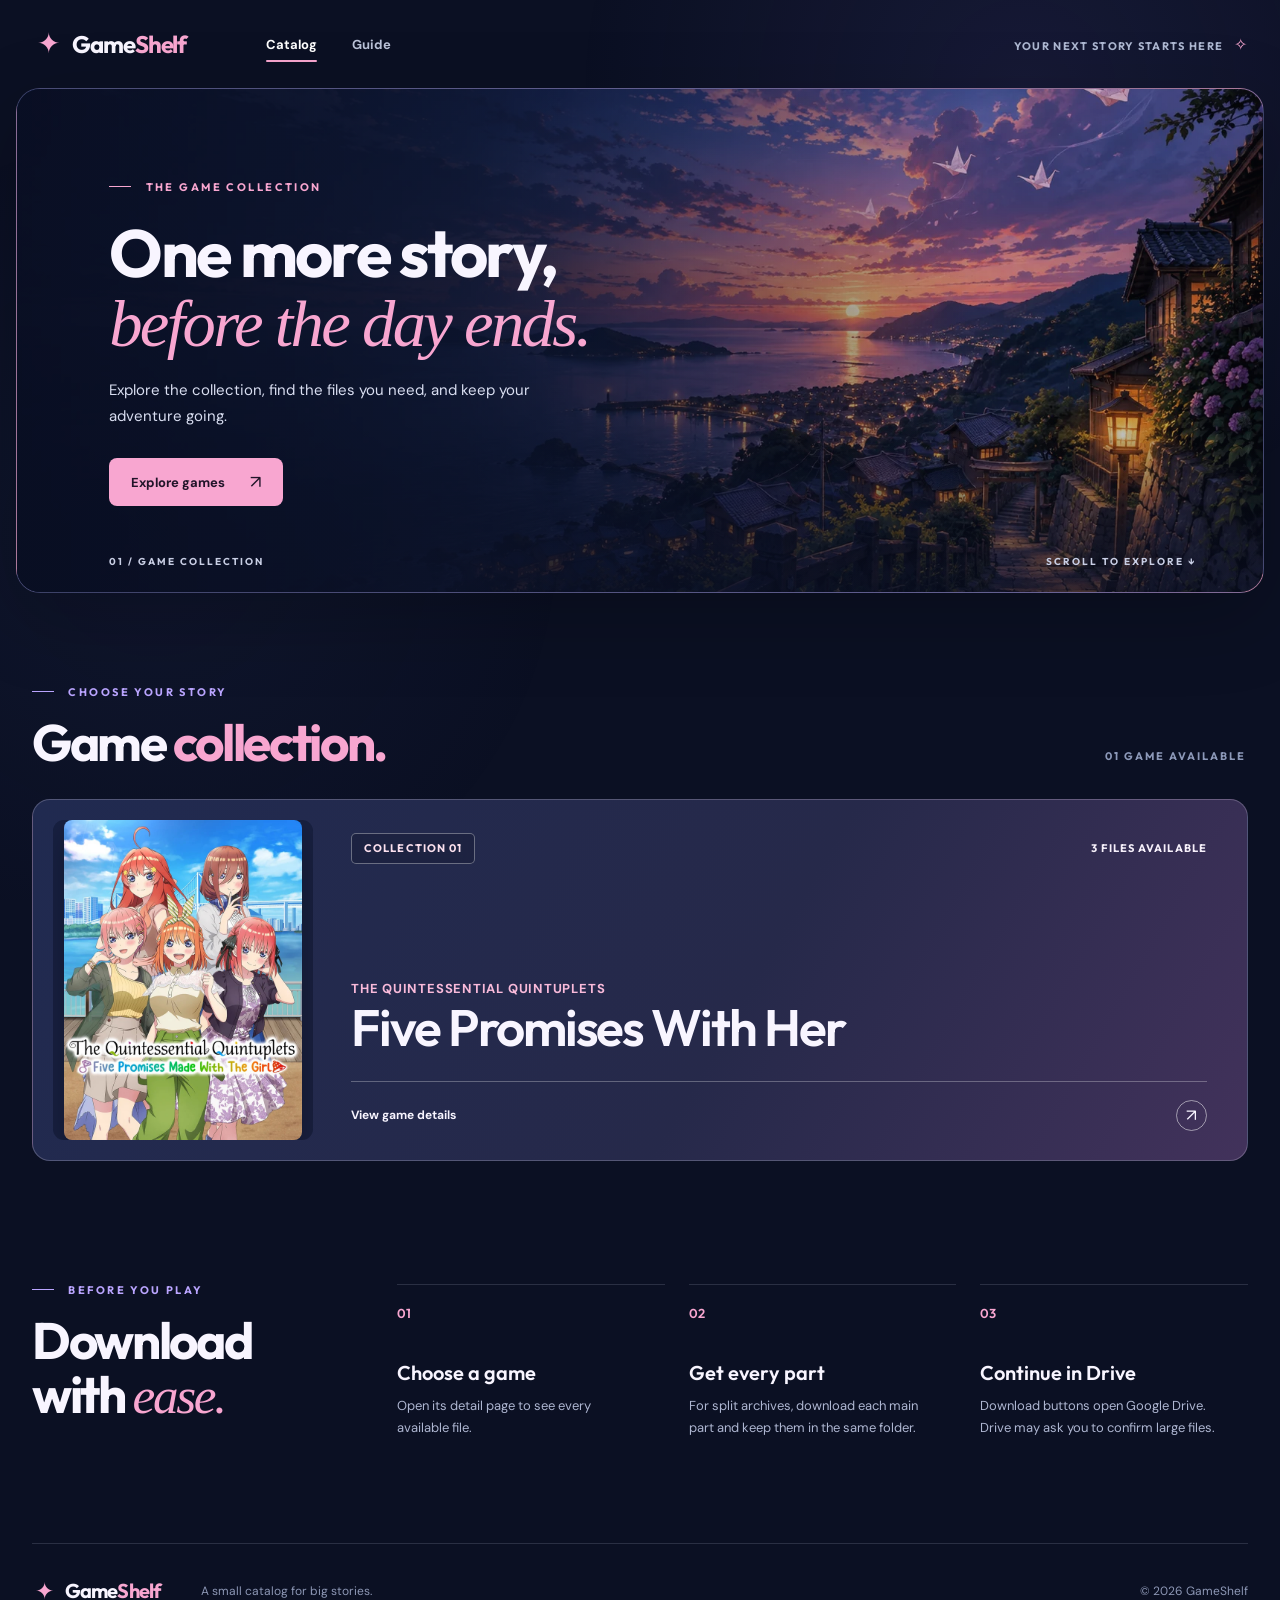
==== index.html @ 7d00b784 "Use supplied game cover and English copy" ====
<!doctype html>
<html lang="en">
  <head>
    <meta charset="utf-8" />
    <meta name="viewport" content="width=device-width, initial-scale=1" />
    <meta name="theme-color" content="#0b1023" />
    <meta name="description" content="GameShelf — a game collection with clear, easy-to-follow download links." />
    <title>GameShelf — Find your next story</title>
    <link rel="icon" href="./assets/favicon.svg" type="image/svg+xml" />
    <link rel="stylesheet" href="./assets/styles.css" />
    <script defer src="./assets/games.js"></script>
    <script defer src="./assets/site.js"></script>
  </head>
  <body data-page="catalog">
    <a class="skip-link" href="#main">Skip to content</a>
    <div class="site-shell">
      <header class="site-header">
        <a class="brand" href="./index.html" aria-label="GameShelf, home">
          <span class="brand-mark" aria-hidden="true">✦</span>
          <span>Game<span class="brand-accent">Shelf</span></span>
        </a>
        <nav class="site-nav" aria-label="Main navigation">
          <a class="nav-link is-active" href="#catalog" aria-current="page">Catalog</a>
          <a class="nav-link" href="#guide">Guide</a>
        </nav>
        <span class="header-label">YOUR NEXT STORY STARTS HERE <span aria-hidden="true">✧</span></span>
      </header>

      <main id="main">
        <section class="hero" aria-labelledby="hero-title">
          <div class="hero-art" aria-hidden="true"></div>
          <div class="hero-copy">
            <p class="eyebrow"><span class="eyebrow-line"></span> THE GAME COLLECTION</p>
            <h1 id="hero-title">One more story,<br /><em>before the day ends.</em></h1>
            <p class="hero-description">Explore the collection, find the files you need, and keep your adventure going.</p>
            <a class="button button-primary hero-button" href="#catalog">Explore games <span aria-hidden="true">↗</span></a>
          </div>
          <div class="hero-bottom" aria-hidden="true">
            <span>01 / GAME COLLECTION</span>
            <span>SCROLL TO EXPLORE ↓</span>
          </div>
        </section>

        <section class="catalog-section section-wrap" id="catalog" aria-labelledby="catalog-title">
          <div class="section-heading">
            <div>
              <p class="eyebrow section-eyebrow"><span class="eyebrow-line"></span> CHOOSE YOUR STORY</p>
              <h2 id="catalog-title">Game <span class="text-gradient">collection.</span></h2>
            </div>
            <p class="section-aside" id="game-count">Loading collection...</p>
          </div>
          <div class="game-grid" id="game-grid" aria-live="polite"></div>
          <noscript><p class="notice">Enable JavaScript to view the game catalog.</p></noscript>
        </section>

        <section class="guide-section section-wrap" id="guide" aria-labelledby="guide-title">
          <div class="guide-heading">
            <p class="eyebrow section-eyebrow"><span class="eyebrow-line"></span> BEFORE YOU PLAY</p>
            <h2 id="guide-title">Download with <em>ease.</em></h2>
          </div>
          <div class="guide-grid">
            <div class="guide-item"><span class="guide-number">01</span><h3>Choose a game</h3><p>Open its detail page to see every available file.</p></div>
            <div class="guide-item"><span class="guide-number">02</span><h3>Get every part</h3><p>For split archives, download each main part and keep them in the same folder.</p></div>
            <div class="guide-item"><span class="guide-number">03</span><h3>Continue in Drive</h3><p>Download buttons open Google Drive. Drive may ask you to confirm large files.</p></div>
          </div>
        </section>
      </main>

      <footer class="site-footer section-wrap">
        <a class="brand footer-brand" href="./index.html"><span class="brand-mark" aria-hidden="true">✦</span><span>Game<span class="brand-accent">Shelf</span></span></a>
        <p>A small catalog for big stories.</p>
        <span>© <span data-year>2026</span> GameShelf</span>
      </footer>
    </div>
  </body>
</html>
---- assets/styles.css ----
@import url('https://fonts.googleapis.com/css2?family=DM+Sans:wght@400;500;600;700&family=Outfit:wght@400;500;600;700;800&display=swap');

:root {
  color-scheme: dark;
  --bg: #0b1023;
  --panel: #151b35;
  --panel-soft: #1a2140;
  --line: rgba(223, 229, 255, .15);
  --text: #f8f5ff;
  --muted: #aeb6d1;
  --pink: #f8a6d0;
  --peach: #ffe1bc;
  --lilac: #baa5ff;
  font-family: 'DM Sans', 'Segoe UI', sans-serif;
  font-synthesis: none;
  scroll-behavior: smooth;
}

* { box-sizing: border-box; }
html { scroll-padding-top: 24px; }
body { margin: 0; min-width: 320px; background: var(--bg); color: var(--text); }
body::before { content: ''; position: fixed; inset: 0; z-index: -1; pointer-events: none; background: radial-gradient(circle at 80% 10%, rgba(83, 75, 153, .16), transparent 34%), radial-gradient(circle at 12% 60%, rgba(64, 80, 151, .09), transparent 33%); }
a { color: inherit; text-decoration: none; }
button, a { -webkit-tap-highlight-color: transparent; }
a:focus-visible { outline: 3px solid var(--peach); outline-offset: 5px; border-radius: 4px; }
img { display: block; max-width: 100%; }
h1, h2, h3, p { margin-top: 0; }
h1, h2, h3 { font-family: 'Outfit', 'Segoe UI', sans-serif; }
::selection { background: var(--pink); color: #111327; }

.skip-link { position: absolute; left: 20px; top: -60px; z-index: 30; padding: 12px 16px; border-radius: 8px; background: #fff; color: #14172b; font-weight: 700; }
.skip-link:focus { top: 12px; }
.site-shell { overflow: hidden; }
.section-wrap { width: min(100% - 64px, 1240px); margin-inline: auto; }
.site-header { width: min(100% - 64px, 1312px); height: 88px; margin-inline: auto; display: flex; align-items: center; gap: 70px; }
.brand { display: inline-flex; align-items: center; gap: 9px; white-space: nowrap; font: 700 24px/1 'Outfit', 'Segoe UI', sans-serif; letter-spacing: -.045em; }
.brand-mark { display: inline-grid; place-items: center; width: 31px; height: 31px; color: var(--pink); font: 400 28px/1 Georgia, serif; }
.brand-accent { color: var(--pink); }
.site-nav { display: flex; align-items: center; gap: 35px; margin-left: 10px; }
.nav-link { position: relative; padding: 32px 0; color: #bbc3d9; font-size: 13px; font-weight: 700; transition: color .2s; }
.nav-link:hover, .nav-link.is-active { color: #fff; }
.nav-link.is-active::after { content: ''; position: absolute; left: 0; right: 0; bottom: 23px; height: 2px; border-radius: 2px; background: var(--pink); }
.header-label { margin-left: auto; color: #aeb8d2; font: 700 11px/1 'Outfit', sans-serif; letter-spacing: .12em; white-space: nowrap; }
.header-label span { padding-left: 7px; color: var(--pink); font-size: 16px; }

.hero { position: relative; isolation: isolate; width: min(100% - 32px, 1376px); min-height: 460px; margin: 0 auto; border: 1px solid rgba(229, 226, 255, .14); border-radius: 24px; overflow: hidden; background: linear-gradient(120deg, #1f264d, #4e4b80 65%, #a36889); box-shadow: 0 24px 80px rgba(0, 0, 0, .22); }
.hero-art { position: absolute; inset: 0; z-index: -2; background: url('./coastal-dusk.webp') center 53% / cover no-repeat; }
.hero::after { content: ''; position: absolute; inset: 0; z-index: -1; background: linear-gradient(90deg, rgba(9, 14, 34, .96) 0%, rgba(12, 18, 40, .78) 36%, rgba(14, 18, 39, .21) 78%), linear-gradient(0deg, rgba(8, 14, 35, .65), transparent 35%); }
.hero-copy { padding: 92px 0 86px 7.4%; width: min(850px, 80%); }
.eyebrow { margin-bottom: 24px; color: var(--pink); font: 700 11px/1.2 'Outfit', sans-serif; letter-spacing: .22em; }
.eyebrow-line { display: inline-block; width: 22px; height: 1px; margin: 0 10px 4px 0; background: currentColor; }
.hero h1 { margin-bottom: 18px; font-size: clamp(42px, 5.2vw, 73px); font-weight: 700; line-height: 1.04; letter-spacing: -.04em; }
.hero h1 em, .guide-heading h2 em { color: var(--pink); font-family: Georgia, serif; font-weight: 400; }
.hero-description { max-width: 470px; margin-bottom: 29px; color: #d9def1; font-size: 15px; line-height: 1.75; }
.button { display: inline-flex; align-items: center; justify-content: center; gap: 25px; min-height: 48px; padding: 0 21px; border: 1px solid transparent; border-radius: 8px; font: 700 13px/1 'DM Sans', sans-serif; transition: transform .2s, background .2s, border-color .2s; }
.button:hover { transform: translateY(-2px); }
.button-primary { background: var(--pink); color: #211429; }
.button-primary:hover { background: #ffb9dc; }
.hero-button span { font-size: 18px; font-weight: 400; }
.hero-bottom { position: absolute; left: 7.4%; right: 5.3%; bottom: 25px; display: flex; justify-content: space-between; color: #c8cee4; font: 700 10px/1 'Outfit', sans-serif; letter-spacing: .2em; }

.catalog-section { padding-block: 93px 118px; }
.section-heading { display: flex; align-items: end; justify-content: space-between; gap: 24px; margin-bottom: 29px; }
.section-eyebrow { margin-bottom: 16px; color: var(--lilac); }
.section-heading h2, .guide-heading h2 { margin: 0; font-size: clamp(34px, 4vw, 55px); line-height: 1.06; letter-spacing: -.045em; }
.text-gradient { color: var(--pink); }
.section-aside { margin: 0 2px 8px 0; color: #8c98b8; font: 700 11px/1 'Outfit', sans-serif; letter-spacing: .18em; white-space: nowrap; }
.game-grid { display: grid; grid-template-columns: repeat(2, minmax(0, 1fr)); gap: 24px; }
.game-grid:has(.game-card:only-child) { grid-template-columns: minmax(0, 1fr); }
.game-card { min-width: 0; }
.game-card-link { display: grid; grid-template-columns: minmax(190px, 260px) minmax(0, 1fr); min-height: 360px; gap: 18px; padding: 20px; overflow: hidden; border: 1px solid rgba(242, 232, 255, .23); border-radius: 18px; background: linear-gradient(120deg, #202a50, #26294a 58%, #42325b); transition: transform .25s, border-color .25s, box-shadow .25s; }
.game-card-link:hover { transform: translateY(-5px); border-color: rgba(248, 166, 208, .74); box-shadow: 0 22px 50px rgba(0, 0, 0, .3); }
.game-card-art { display: grid; place-items: center; min-width: 0; overflow: hidden; border-radius: 11px; background: rgba(8, 15, 38, .35); }
.game-card-image { width: auto; max-width: 100%; max-height: 320px; object-fit: contain; border-radius: 8px; box-shadow: 0 14px 30px rgba(0, 0, 0, .28); transition: transform .5s; }
.game-card-link:hover .game-card-image { transform: scale(1.035); }
.game-card-content { display: flex; flex-direction: column; min-width: 0; padding: 13px 20px 9px; }
.game-card-meta { display: flex; align-items: center; justify-content: space-between; gap: 10px; }
.mini-pill { padding: 9px 12px; border: 1px solid rgba(255, 255, 255, .34); border-radius: 5px; background: rgba(12, 17, 35, .25); color: #fce1ee; font: 700 11px/1 'Outfit', sans-serif; letter-spacing: .1em; backdrop-filter: blur(5px); }
.card-file-count { color: #f6f0fa; font: 700 11px/1 'Outfit', sans-serif; letter-spacing: .1em; }
.game-card-subtitle { margin: auto 0 4px; color: #f9bada; font-size: 13px; font-weight: 700; letter-spacing: .06em; text-transform: uppercase; }
.game-card-title { max-width: 580px; margin: 0; font-size: clamp(32px, 4vw, 53px); font-weight: 600; line-height: 1.05; letter-spacing: -.04em; }
.game-card-bottom { display: flex; align-items: center; justify-content: space-between; gap: 12px; margin-top: 26px; padding-top: 18px; border-top: 1px solid rgba(255, 255, 255, .28); font-size: 12px; font-weight: 700; }
.circle-arrow { display: grid; place-items: center; width: 31px; height: 31px; border: 1px solid rgba(255, 255, 255, .5); border-radius: 50%; font-size: 17px; font-weight: 400; }

.guide-section { display: grid; grid-template-columns: 300px 1fr; gap: 65px; padding-block: 5px 104px; }
.guide-heading h2 { max-width: 280px; font-size: clamp(36px, 4vw, 52px); }
.guide-grid { display: grid; grid-template-columns: repeat(3, minmax(0, 1fr)); gap: 24px; }
.guide-item { padding-top: 17px; border-top: 1px solid var(--line); }
.guide-number { color: var(--pink); font: 600 13px/1 'Outfit', sans-serif; }
.guide-item h3 { margin: 37px 0 10px; font-size: 20px; font-weight: 600; }
.guide-item p { max-width: 235px; margin-bottom: 0; color: var(--muted); font-size: 13px; line-height: 1.7; }
.site-footer { display: flex; align-items: center; gap: 40px; min-height: 96px; padding-block: 25px; border-top: 1px solid var(--line); }
.footer-brand { font-size: 20px; }
.footer-brand .brand-mark { width: 24px; height: 24px; font-size: 23px; }
.site-footer p { margin: 0; color: #8d97b5; font-size: 12px; }
.site-footer > span { margin-left: auto; color: #8d97b5; font-size: 12px; }
.notice { padding: 30px; border: 1px solid var(--line); border-radius: 12px; color: var(--muted); }

.detail-main { padding-top: 36px; padding-bottom: 105px; }
.breadcrumbs { display: flex; align-items: center; gap: 11px; margin-bottom: 26px; color: #aeb9d3; font-size: 12px; }
.breadcrumbs a { color: var(--pink); font-weight: 700; }
.breadcrumbs a:hover, .back-link:hover { text-decoration: underline; }
.breadcrumbs span:last-child { overflow: hidden; text-overflow: ellipsis; white-space: nowrap; }
.detail-hero { position: relative; isolation: isolate; display: grid; grid-template-columns: 235px minmax(0, 1fr); align-items: center; gap: 47px; min-height: 390px; padding: 32px 5.5%; overflow: hidden; border: 1px solid rgba(242, 232, 255, .21); border-radius: 19px; background: url('./coastal-dusk.webp') center 48% / cover no-repeat, #232b50; }
.detail-hero-image { width: 235px; height: 318px; object-fit: contain; border-radius: 9px; box-shadow: 0 18px 40px rgba(0, 0, 0, .36); }
.detail-hero-shade { position: absolute; inset: 0; z-index: -1; background: linear-gradient(90deg, rgba(8, 14, 33, .8), rgba(8, 14, 33, .83)), linear-gradient(0deg, rgba(8, 13, 34, .55), transparent 55%); }
.detail-hero-copy { max-width: 720px; }
.detail-eyebrow { margin-bottom: 35px; color: #ffbadb; }
.detail-subtitle { margin-bottom: 5px; color: var(--pink); font-size: 13px; font-weight: 700; letter-spacing: .07em; text-transform: uppercase; }
.detail-hero h1 { margin: 0 0 11px; font-size: clamp(40px, 5.6vw, 69px); font-weight: 600; line-height: 1.02; letter-spacing: -.04em; }
.detail-full-title { margin: 0; color: #dce1f1; font-size: 12px; }
.detail-layout { display: grid; grid-template-columns: minmax(0, 1.85fr) minmax(270px, .85fr); gap: 48px; margin-top: 62px; }
.downloads h2 { margin-bottom: 12px; font-size: clamp(31px, 3.1vw, 43px); font-weight: 600; letter-spacing: -.04em; }
.download-intro { max-width: 650px; margin-bottom: 31px; color: var(--muted); font-size: 14px; line-height: 1.7; }
.file-list { display: grid; gap: 13px; margin: 0; padding: 0; list-style: none; }
.file-card { display: grid; grid-template-columns: 38px minmax(0, 1fr) auto; align-items: center; gap: 19px; min-height: 124px; padding: 19px 21px; border: 1px solid var(--line); border-radius: 12px; background: rgba(27, 34, 64, .66); }
.file-index { align-self: start; margin-top: 5px; color: #7f8cae; font: 700 12px/1 'Outfit', sans-serif; }
.file-info { min-width: 0; }
.file-title-row { display: flex; align-items: center; gap: 12px; flex-wrap: wrap; }
.file-title-row h3 { margin: 0; font-size: 18px; font-weight: 600; }
.file-kind { padding: 5px 7px; border: 1px solid rgba(186, 165, 255, .34); border-radius: 4px; color: #cabdff; font: 700 11px/1 'Outfit', sans-serif; letter-spacing: .05em; }
.file-kind.is-update { border-color: rgba(248, 166, 208, .35); color: var(--pink); }
.file-name { overflow: hidden; margin: 9px 0 8px; color: #9da9c9; font-size: 11px; line-height: 1.4; text-overflow: ellipsis; white-space: nowrap; }
.file-size { color: #e2e4f1; font-size: 12px; font-weight: 700; }
.button-download { min-height: 39px; padding-inline: 15px; border-color: rgba(248, 166, 208, .65); color: #ffd0e6; white-space: nowrap; font-size: 11px; }
.button-download:hover { background: rgba(248, 166, 208, .11); }
.download-aside { align-self: start; position: relative; overflow: hidden; min-height: 316px; padding: 32px 29px; border: 1px solid rgba(248, 166, 208, .18); border-radius: 13px; background: linear-gradient(145deg, #282644, #1b2240 66%, #182340); }
.download-aside::after { content: '✦'; position: absolute; right: -15px; top: -54px; color: rgba(247, 166, 208, .08); font: 220px/1 Georgia, serif; }
.aside-symbol { display: block; margin-bottom: 19px; color: var(--pink); font: 43px/1 Georgia, serif; }
.download-aside .eyebrow { position: relative; z-index: 1; margin-bottom: 10px; }
.download-aside h2 { position: relative; z-index: 1; margin-bottom: 13px; font-size: 27px; font-weight: 600; }
.download-aside > p:not(.eyebrow) { position: relative; z-index: 1; color: #c0c8de; font-size: 13px; line-height: 1.7; }
.aside-note { position: relative; z-index: 1; display: flex; align-items: start; gap: 10px; margin-top: 24px; padding-top: 17px; border-top: 1px solid rgba(255, 255, 255, .14); color: #e2d8e8; font-size: 11px; line-height: 1.6; }
.note-dot { flex: 0 0 6px; height: 6px; margin-top: 6px; border-radius: 50%; background: var(--pink); }
.back-link { display: inline-block; margin-top: 42px; color: var(--pink); font-size: 13px; font-weight: 700; }
.not-found-title { margin-top: 100px; font-size: clamp(35px, 5vw, 60px); }
.muted { color: var(--muted); }

@media (max-width: 1050px) {
  .site-header { gap: 30px; }
  .header-label { display: none; }
  .site-nav { margin-left: auto; }
  .guide-section { grid-template-columns: 1fr; gap: 36px; }
  .guide-heading h2 { max-width: none; }
  .detail-layout { gap: 25px; }
  .game-card-link { grid-template-columns: 190px minmax(0, 1fr); min-height: 330px; }
  .game-card-image { max-height: 288px; }
  .game-card-content { padding-inline: 11px; }
}

@media (max-width: 760px) {
  .section-wrap { width: min(100% - 36px, 1240px); }
  .site-header { width: min(100% - 36px, 1312px); height: 72px; }
  .brand { font-size: 21px; }
  .site-nav { gap: 18px; }
  .nav-link { padding: 25px 0; font-size: 12px; }
  .nav-link.is-active::after { bottom: 16px; }
  .hero { width: min(100% - 20px, 1376px); min-height: 470px; border-radius: 16px; }
  .hero-art { background-position: 60% center; }
  .hero::after { background: linear-gradient(90deg, rgba(8, 13, 32, .92), rgba(11, 16, 38, .44)), linear-gradient(0deg, rgba(8, 14, 32, .6), transparent 55%); }
  .hero-copy { width: 100%; padding: 75px 25px 94px; }
  .hero h1 { font-size: clamp(42px, 9vw, 60px); }
  .hero-description { font-size: 14px; }
  .hero-bottom { left: 25px; right: 25px; bottom: 20px; font-size: 10px; }
  .catalog-section { padding-block: 77px 94px; }
  .section-heading { align-items: start; }
  .section-aside { margin-top: 6px; font-size: 11px; }
  .game-grid { grid-template-columns: 1fr; }
  .game-card-link { grid-template-columns: 205px minmax(0, 1fr); min-height: 325px; }
  .guide-grid { gap: 15px; }
  .guide-item h3 { font-size: 17px; }
  .site-footer { gap: 10px 25px; flex-wrap: wrap; }
  .site-footer > span { margin-left: auto; }
  .detail-main { padding-top: 23px; }
  .detail-hero { grid-template-columns: 170px minmax(0, 1fr); gap: 23px; min-height: 320px; padding: 26px; }
  .detail-hero-image { width: 170px; height: 230px; }
  .detail-hero h1 { font-size: clamp(35px, 5.6vw, 51px); }
  .detail-layout { grid-template-columns: 1fr; margin-top: 48px; }
  .download-aside { min-height: 0; }
}

@media (max-width: 520px) {
  .site-nav { gap: 14px; }
  .hero h1 { font-size: 43px; }
  .eyebrow { font-size: 11px; }
  .hero-bottom span:last-child { display: none; }
  .section-heading { flex-direction: column; gap: 10px; }
  .section-aside { margin: 0; }
  .game-card-link { grid-template-columns: 1fr; gap: 0; padding: 12px; }
  .game-card-art { min-height: 278px; }
  .game-card-image { max-height: 250px; }
  .game-card-content { min-height: 230px; padding: 20px 11px 11px; }
  .game-card-subtitle { font-size: 11px; }
  .game-card-title { font-size: 37px; }
  .guide-grid { grid-template-columns: 1fr; gap: 26px; }
  .guide-item h3 { margin-top: 20px; }
  .guide-item p { max-width: none; }
  .guide-section { padding-bottom: 75px; }
  .site-footer { align-items: start; }
  .site-footer p { flex-basis: 100%; order: 3; }
  .detail-hero { grid-template-columns: 1fr; justify-items: center; gap: 23px; padding: 27px 24px 34px; }
  .detail-hero-image { width: 184px; height: 248px; }
  .detail-hero-copy { text-align: center; }
  .detail-eyebrow { margin-bottom: 18px; }
  .detail-hero h1 { font-size: 42px; }
  .file-card { grid-template-columns: 27px minmax(0, 1fr); gap: 10px; padding: 17px; }
  .file-card .button-download { grid-column: 2; justify-self: start; margin-top: 3px; }
}

@media (prefers-reduced-motion: reduce) {
  :root { scroll-behavior: auto; }
  .button, .game-card-link, .game-card-image { transition: none; }
}
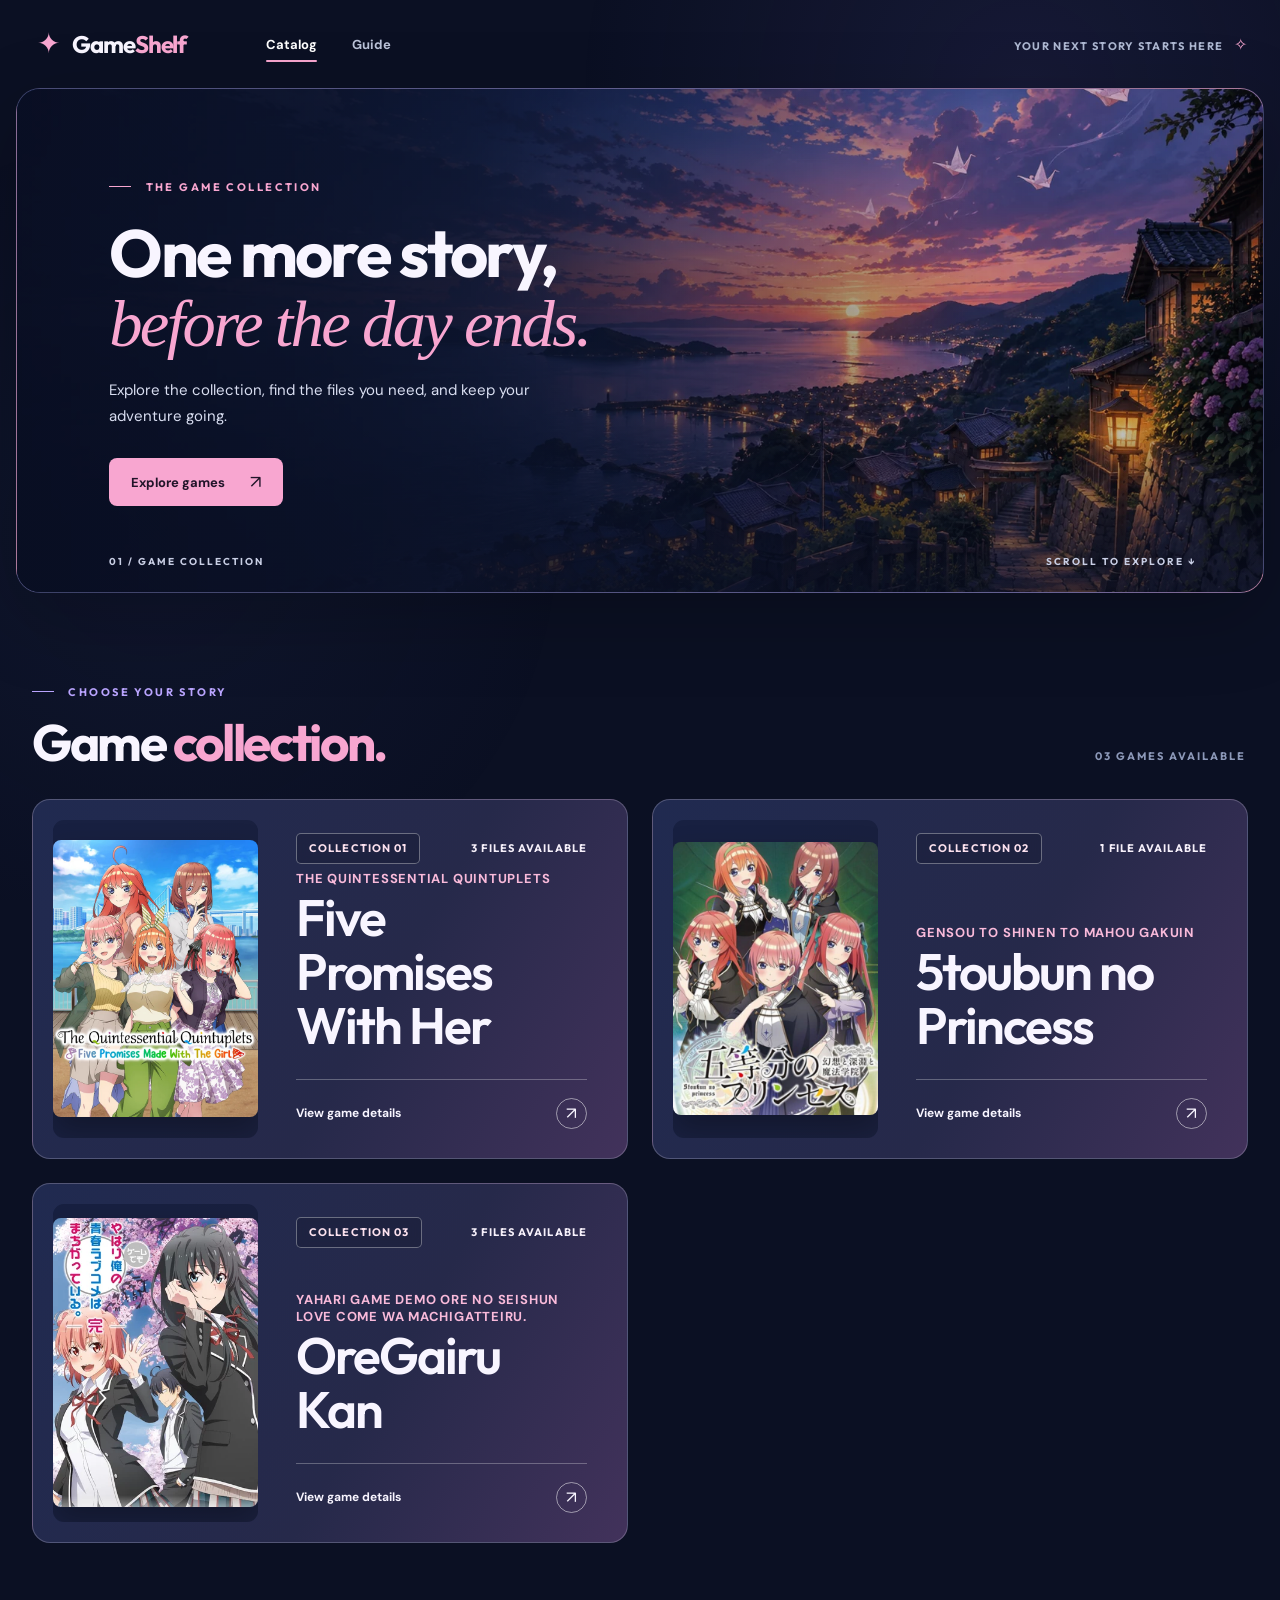
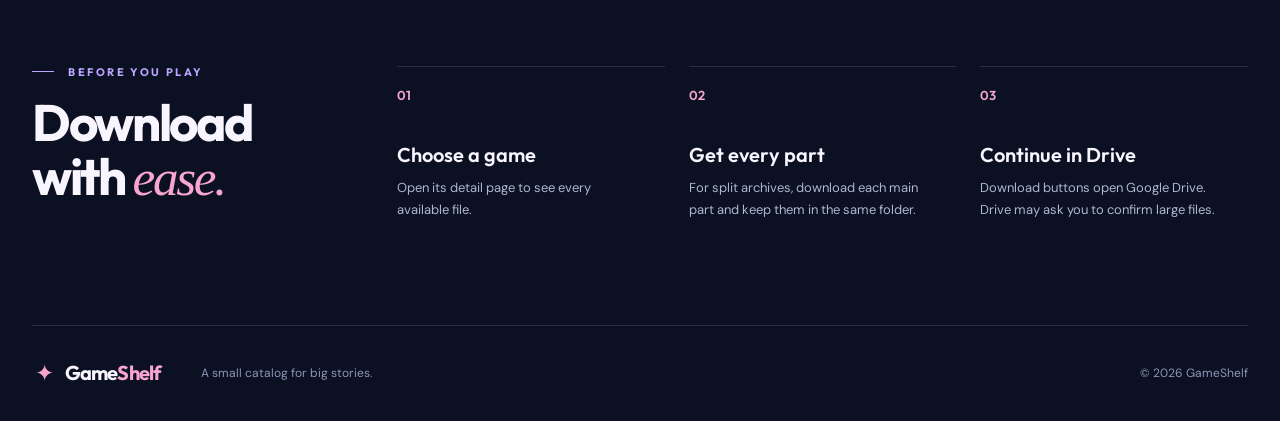
==== commit 4dfc1707: "Refresh catalog scripts after deployment" ====
--- a/index.html
+++ b/index.html
@@ -8,8 +8,8 @@
     <title>GameShelf — Find your next story</title>
     <link rel="icon" href="./assets/favicon.svg" type="image/svg+xml" />
     <link rel="stylesheet" href="./assets/styles.css" />
-    <script defer src="./assets/games.js"></script>
-    <script defer src="./assets/site.js"></script>
+    <script defer src="./assets/games.js?v=3"></script>
+    <script defer src="./assets/site.js?v=3"></script>
   </head>
   <body data-page="catalog">
     <a class="skip-link" href="#main">Skip to content</a>
--- a/assets/styles.css
+++ b/assets/styles.css
@@ -68,15 +68,15 @@
 .game-grid { display: grid; grid-template-columns: repeat(2, minmax(0, 1fr)); gap: 24px; }
 .game-grid:has(.game-card:only-child) { grid-template-columns: minmax(0, 1fr); }
 .game-card { min-width: 0; }
-.game-card-link { display: grid; grid-template-columns: minmax(190px, 260px) minmax(0, 1fr); min-height: 360px; gap: 18px; padding: 20px; overflow: hidden; border: 1px solid rgba(242, 232, 255, .23); border-radius: 18px; background: linear-gradient(120deg, #202a50, #26294a 58%, #42325b); transition: transform .25s, border-color .25s, box-shadow .25s; }
+.game-card-link { display: grid; grid-template-columns: minmax(170px, 205px) minmax(0, 1fr); min-height: 360px; gap: 18px; padding: 20px; overflow: hidden; border: 1px solid rgba(242, 232, 255, .23); border-radius: 18px; background: linear-gradient(120deg, #202a50, #26294a 58%, #42325b); transition: transform .25s, border-color .25s, box-shadow .25s; }
 .game-card-link:hover { transform: translateY(-5px); border-color: rgba(248, 166, 208, .74); box-shadow: 0 22px 50px rgba(0, 0, 0, .3); }
 .game-card-art { display: grid; place-items: center; min-width: 0; overflow: hidden; border-radius: 11px; background: rgba(8, 15, 38, .35); }
 .game-card-image { width: auto; max-width: 100%; max-height: 320px; object-fit: contain; border-radius: 8px; box-shadow: 0 14px 30px rgba(0, 0, 0, .28); transition: transform .5s; }
 .game-card-link:hover .game-card-image { transform: scale(1.035); }
 .game-card-content { display: flex; flex-direction: column; min-width: 0; padding: 13px 20px 9px; }
-.game-card-meta { display: flex; align-items: center; justify-content: space-between; gap: 10px; }
-.mini-pill { padding: 9px 12px; border: 1px solid rgba(255, 255, 255, .34); border-radius: 5px; background: rgba(12, 17, 35, .25); color: #fce1ee; font: 700 11px/1 'Outfit', sans-serif; letter-spacing: .1em; backdrop-filter: blur(5px); }
-.card-file-count { color: #f6f0fa; font: 700 11px/1 'Outfit', sans-serif; letter-spacing: .1em; }
+.game-card-meta { display: flex; align-items: center; justify-content: space-between; flex-wrap: wrap; gap: 10px; }
+.mini-pill { padding: 9px 12px; border: 1px solid rgba(255, 255, 255, .34); border-radius: 5px; background: rgba(12, 17, 35, .25); color: #fce1ee; font: 700 11px/1 'Outfit', sans-serif; letter-spacing: .1em; white-space: nowrap; backdrop-filter: blur(5px); }
+.card-file-count { color: #f6f0fa; font: 700 11px/1 'Outfit', sans-serif; letter-spacing: .1em; white-space: nowrap; }
 .game-card-subtitle { margin: auto 0 4px; color: #f9bada; font-size: 13px; font-weight: 700; letter-spacing: .06em; text-transform: uppercase; }
 .game-card-title { max-width: 580px; margin: 0; font-size: clamp(32px, 4vw, 53px); font-weight: 600; line-height: 1.05; letter-spacing: -.04em; }
 .game-card-bottom { display: flex; align-items: center; justify-content: space-between; gap: 12px; margin-top: 26px; padding-top: 18px; border-top: 1px solid rgba(255, 255, 255, .28); font-size: 12px; font-weight: 700; }
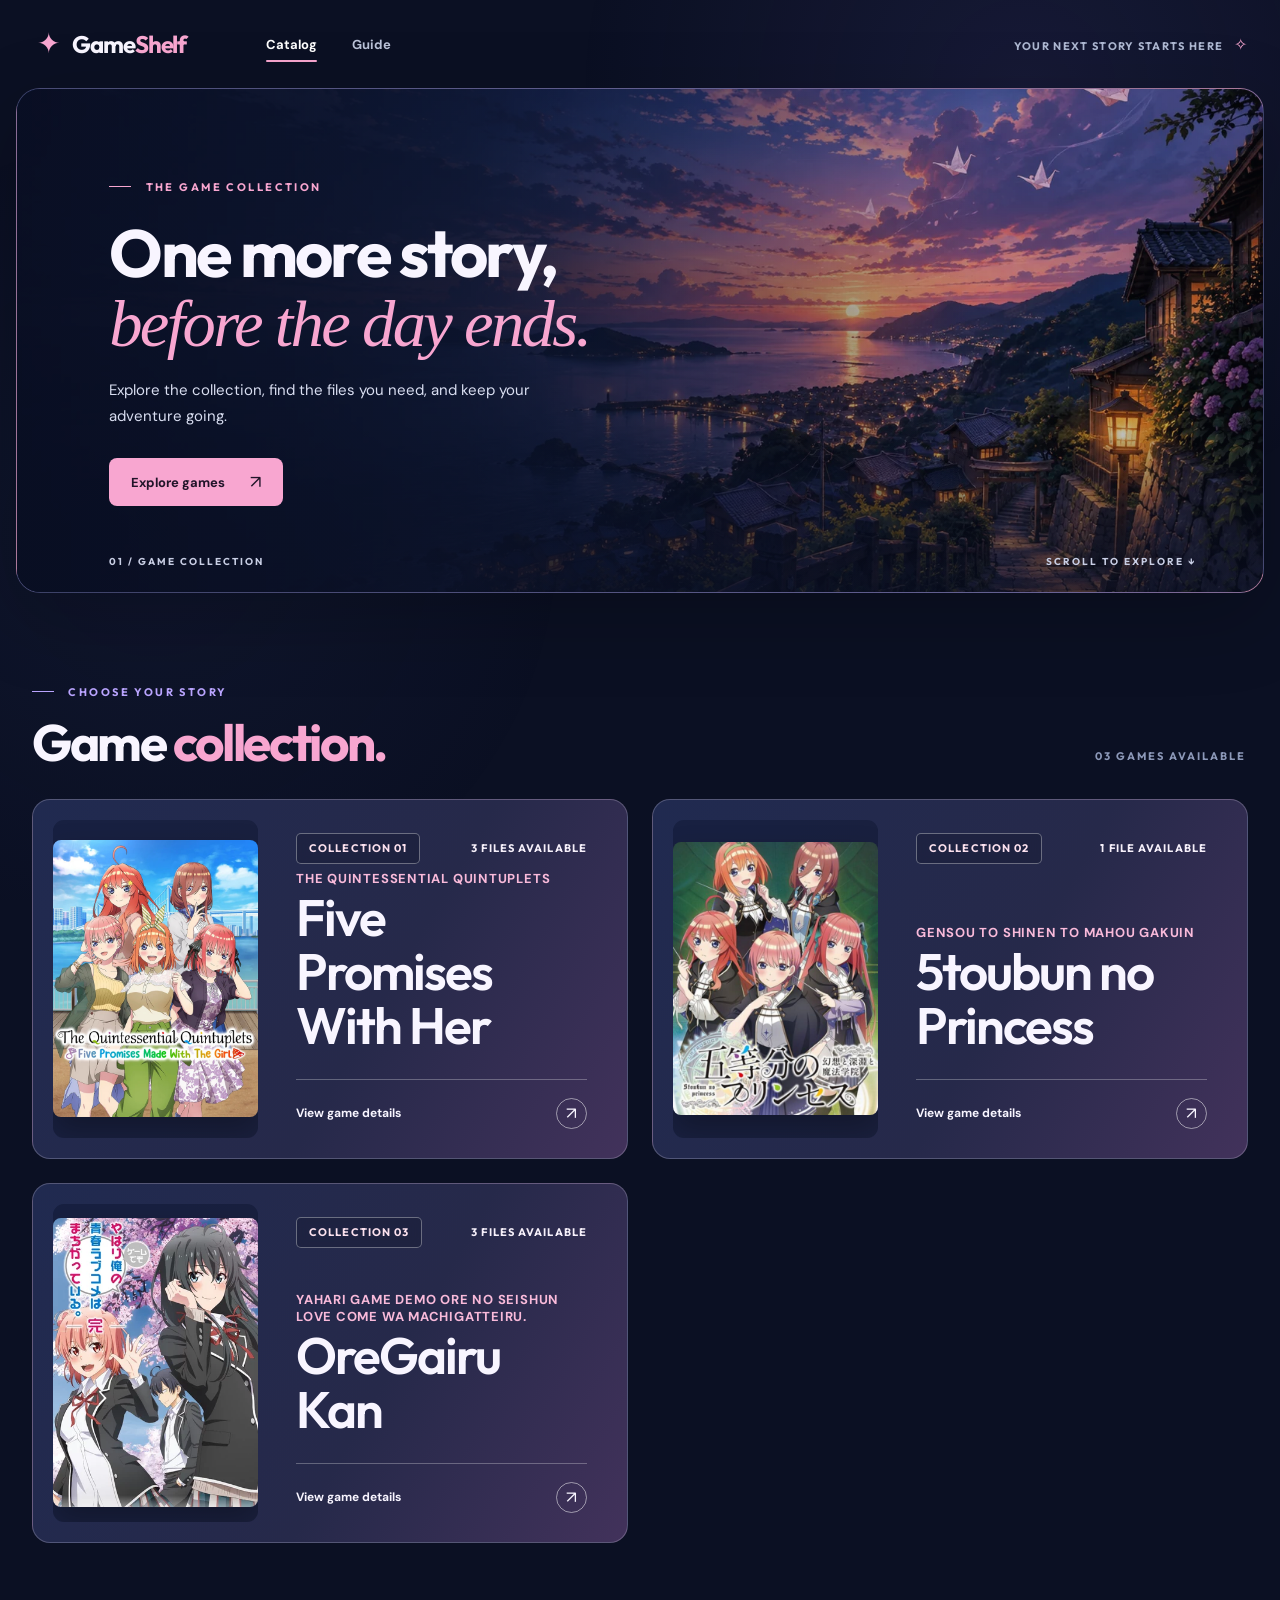
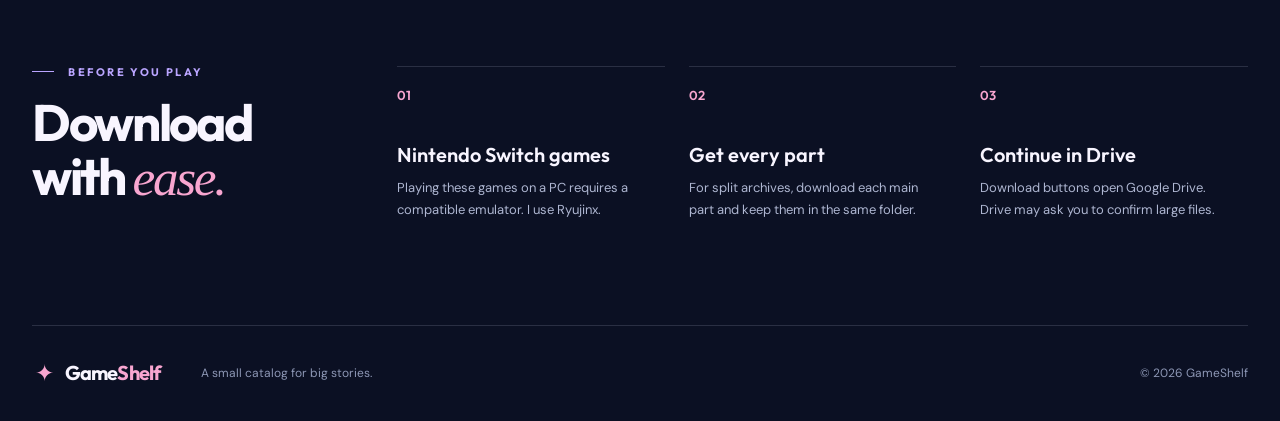
==== commit 93c8fef0: "Explain Nintendo Switch emulator requirement" ====
--- a/index.html
+++ b/index.html
@@ -59,7 +59,7 @@
             <h2 id="guide-title">Download with <em>ease.</em></h2>
           </div>
           <div class="guide-grid">
-            <div class="guide-item"><span class="guide-number">01</span><h3>Choose a game</h3><p>Open its detail page to see every available file.</p></div>
+            <div class="guide-item"><span class="guide-number">01</span><h3>Nintendo Switch games</h3><p>Playing these games on a PC requires a compatible emulator. I use Ryujinx.</p></div>
             <div class="guide-item"><span class="guide-number">02</span><h3>Get every part</h3><p>For split archives, download each main part and keep them in the same folder.</p></div>
             <div class="guide-item"><span class="guide-number">03</span><h3>Continue in Drive</h3><p>Download buttons open Google Drive. Drive may ask you to confirm large files.</p></div>
           </div>
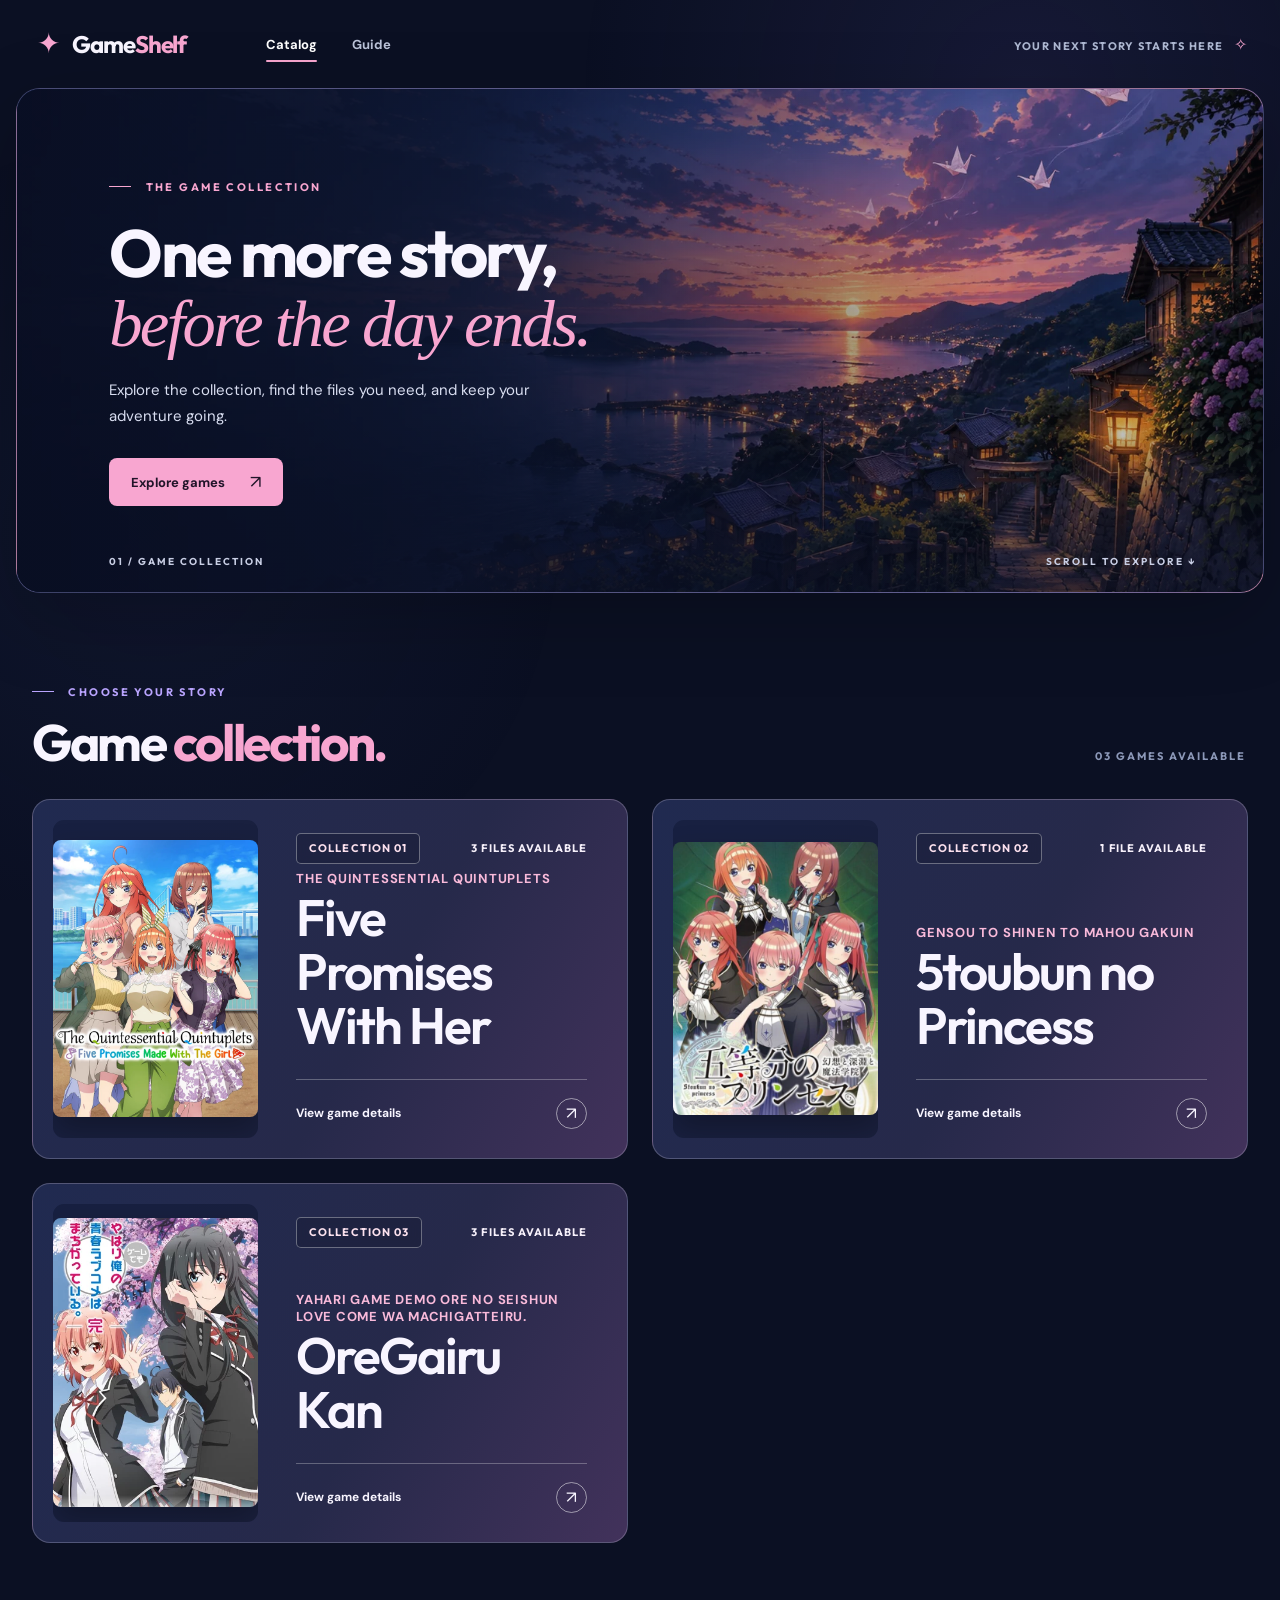
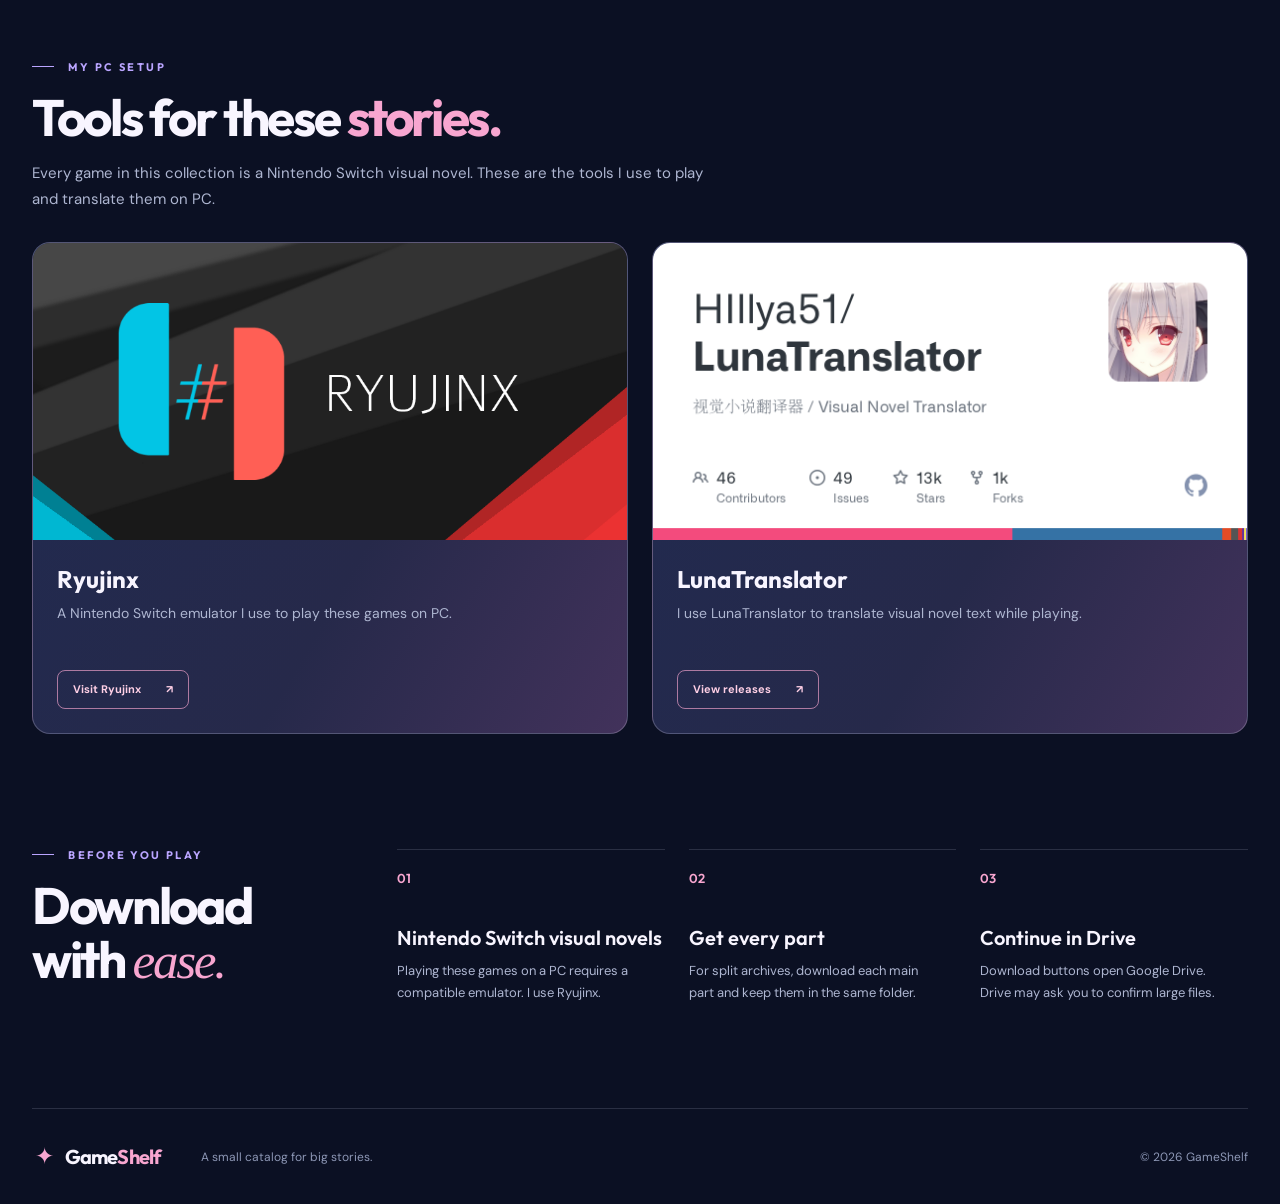
==== commit 961624e1: "Add tools section for visual novels" ====
--- a/index.html
+++ b/index.html
@@ -7,7 +7,7 @@
     <meta name="description" content="GameShelf — a game collection with clear, easy-to-follow download links." />
     <title>GameShelf — Find your next story</title>
     <link rel="icon" href="./assets/favicon.svg" type="image/svg+xml" />
-    <link rel="stylesheet" href="./assets/styles.css" />
+    <link rel="stylesheet" href="./assets/styles.css?v=4" />
     <script defer src="./assets/games.js?v=3"></script>
     <script defer src="./assets/site.js?v=3"></script>
   </head>
@@ -53,13 +53,37 @@
           <noscript><p class="notice">Enable JavaScript to view the game catalog.</p></noscript>
         </section>
 
+        <section class="tools-section section-wrap" id="tools" aria-labelledby="tools-title">
+          <p class="eyebrow section-eyebrow"><span class="eyebrow-line"></span> MY PC SETUP</p>
+          <h2 id="tools-title">Tools for these <span class="text-gradient">stories.</span></h2>
+          <p class="tools-intro">Every game in this collection is a Nintendo Switch visual novel. These are the tools I use to play and translate them on PC.</p>
+          <div class="tools-grid">
+            <article class="tool-card">
+              <img src="./assets/ryujinx-banner.png" width="920" height="430" loading="lazy" alt="Ryujinx banner" />
+              <div class="tool-card-body">
+                <h3>Ryujinx</h3>
+                <p>A Nintendo Switch emulator I use to play these games on PC.</p>
+                <a class="button button-download" href="https://ryujinx.app/" target="_blank" rel="noopener noreferrer">Visit Ryujinx <span aria-hidden="true">↗</span></a>
+              </div>
+            </article>
+            <article class="tool-card">
+              <img src="./assets/lunatranslator-banner.png" width="1200" height="600" loading="lazy" alt="LunaTranslator project banner" />
+              <div class="tool-card-body">
+                <h3>LunaTranslator</h3>
+                <p>I use LunaTranslator to translate visual novel text while playing.</p>
+                <a class="button button-download" href="https://github.com/HIllya51/LunaTranslator/releases" target="_blank" rel="noopener noreferrer">View releases <span aria-hidden="true">↗</span></a>
+              </div>
+            </article>
+          </div>
+        </section>
+
         <section class="guide-section section-wrap" id="guide" aria-labelledby="guide-title">
           <div class="guide-heading">
             <p class="eyebrow section-eyebrow"><span class="eyebrow-line"></span> BEFORE YOU PLAY</p>
             <h2 id="guide-title">Download with <em>ease.</em></h2>
           </div>
           <div class="guide-grid">
-            <div class="guide-item"><span class="guide-number">01</span><h3>Nintendo Switch games</h3><p>Playing these games on a PC requires a compatible emulator. I use Ryujinx.</p></div>
+            <div class="guide-item"><span class="guide-number">01</span><h3>Nintendo Switch visual novels</h3><p>Playing these games on a PC requires a compatible emulator. I use Ryujinx.</p></div>
             <div class="guide-item"><span class="guide-number">02</span><h3>Get every part</h3><p>For split archives, download each main part and keep them in the same folder.</p></div>
             <div class="guide-item"><span class="guide-number">03</span><h3>Continue in Drive</h3><p>Download buttons open Google Drive. Drive may ask you to confirm large files.</p></div>
           </div>
--- a/assets/styles.css
+++ b/assets/styles.css
@@ -62,7 +62,7 @@
 .catalog-section { padding-block: 93px 118px; }
 .section-heading { display: flex; align-items: end; justify-content: space-between; gap: 24px; margin-bottom: 29px; }
 .section-eyebrow { margin-bottom: 16px; color: var(--lilac); }
-.section-heading h2, .guide-heading h2 { margin: 0; font-size: clamp(34px, 4vw, 55px); line-height: 1.06; letter-spacing: -.045em; }
+.section-heading h2, .guide-heading h2, .tools-section h2 { margin: 0; font-size: clamp(34px, 4vw, 55px); line-height: 1.06; letter-spacing: -.045em; }
 .text-gradient { color: var(--pink); }
 .section-aside { margin: 0 2px 8px 0; color: #8c98b8; font: 700 11px/1 'Outfit', sans-serif; letter-spacing: .18em; white-space: nowrap; }
 .game-grid { display: grid; grid-template-columns: repeat(2, minmax(0, 1fr)); gap: 24px; }
@@ -81,6 +81,15 @@
 .game-card-title { max-width: 580px; margin: 0; font-size: clamp(32px, 4vw, 53px); font-weight: 600; line-height: 1.05; letter-spacing: -.04em; }
 .game-card-bottom { display: flex; align-items: center; justify-content: space-between; gap: 12px; margin-top: 26px; padding-top: 18px; border-top: 1px solid rgba(255, 255, 255, .28); font-size: 12px; font-weight: 700; }
 .circle-arrow { display: grid; place-items: center; width: 31px; height: 31px; border: 1px solid rgba(255, 255, 255, .5); border-radius: 50%; font-size: 17px; font-weight: 400; }
+
+.tools-section { padding-bottom: 110px; }
+.tools-intro { max-width: 680px; margin: 17px 0 30px; color: var(--muted); font-size: 15px; line-height: 1.7; }
+.tools-grid { display: grid; grid-template-columns: repeat(2, minmax(0, 1fr)); gap: 24px; }
+.tool-card { min-width: 0; overflow: hidden; border: 1px solid rgba(242, 232, 255, .23); border-radius: 18px; background: linear-gradient(120deg, #202a50, #26294a 58%, #42325b); }
+.tool-card img { width: 100%; height: auto; aspect-ratio: 2 / 1; object-fit: cover; background: #20243a; }
+.tool-card-body { padding: 24px; }
+.tool-card h3 { margin-bottom: 8px; font-size: 24px; }
+.tool-card p { min-height: 48px; margin-bottom: 20px; color: var(--muted); font-size: 14px; line-height: 1.7; }
 
 .guide-section { display: grid; grid-template-columns: 300px 1fr; gap: 65px; padding-block: 5px 104px; }
 .guide-heading h2 { max-width: 280px; font-size: clamp(36px, 4vw, 52px); }
@@ -167,6 +176,8 @@
   .section-aside { margin-top: 6px; font-size: 11px; }
   .game-grid { grid-template-columns: 1fr; }
   .game-card-link { grid-template-columns: 205px minmax(0, 1fr); min-height: 325px; }
+  .tools-grid { grid-template-columns: 1fr; }
+  .tools-section { padding-bottom: 90px; }
   .guide-grid { gap: 15px; }
   .guide-item h3 { font-size: 17px; }
   .site-footer { gap: 10px 25px; flex-wrap: wrap; }
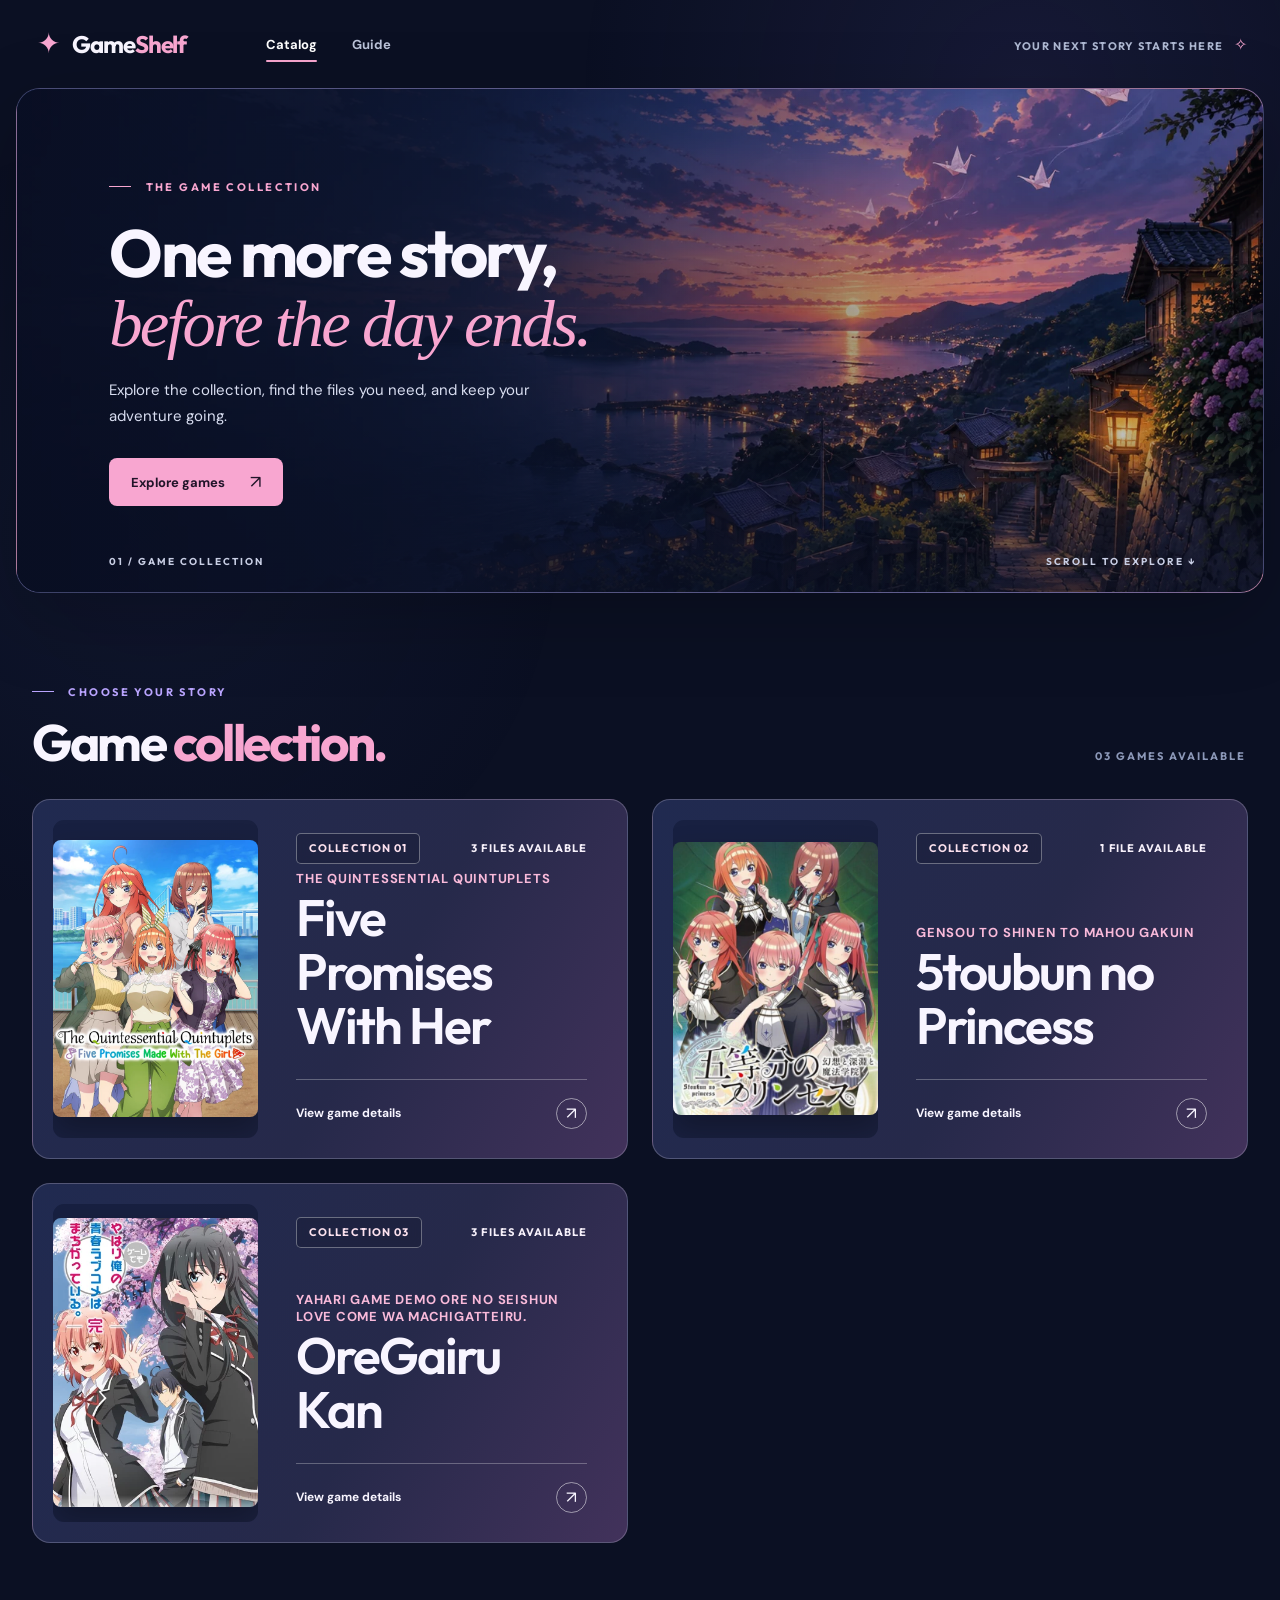
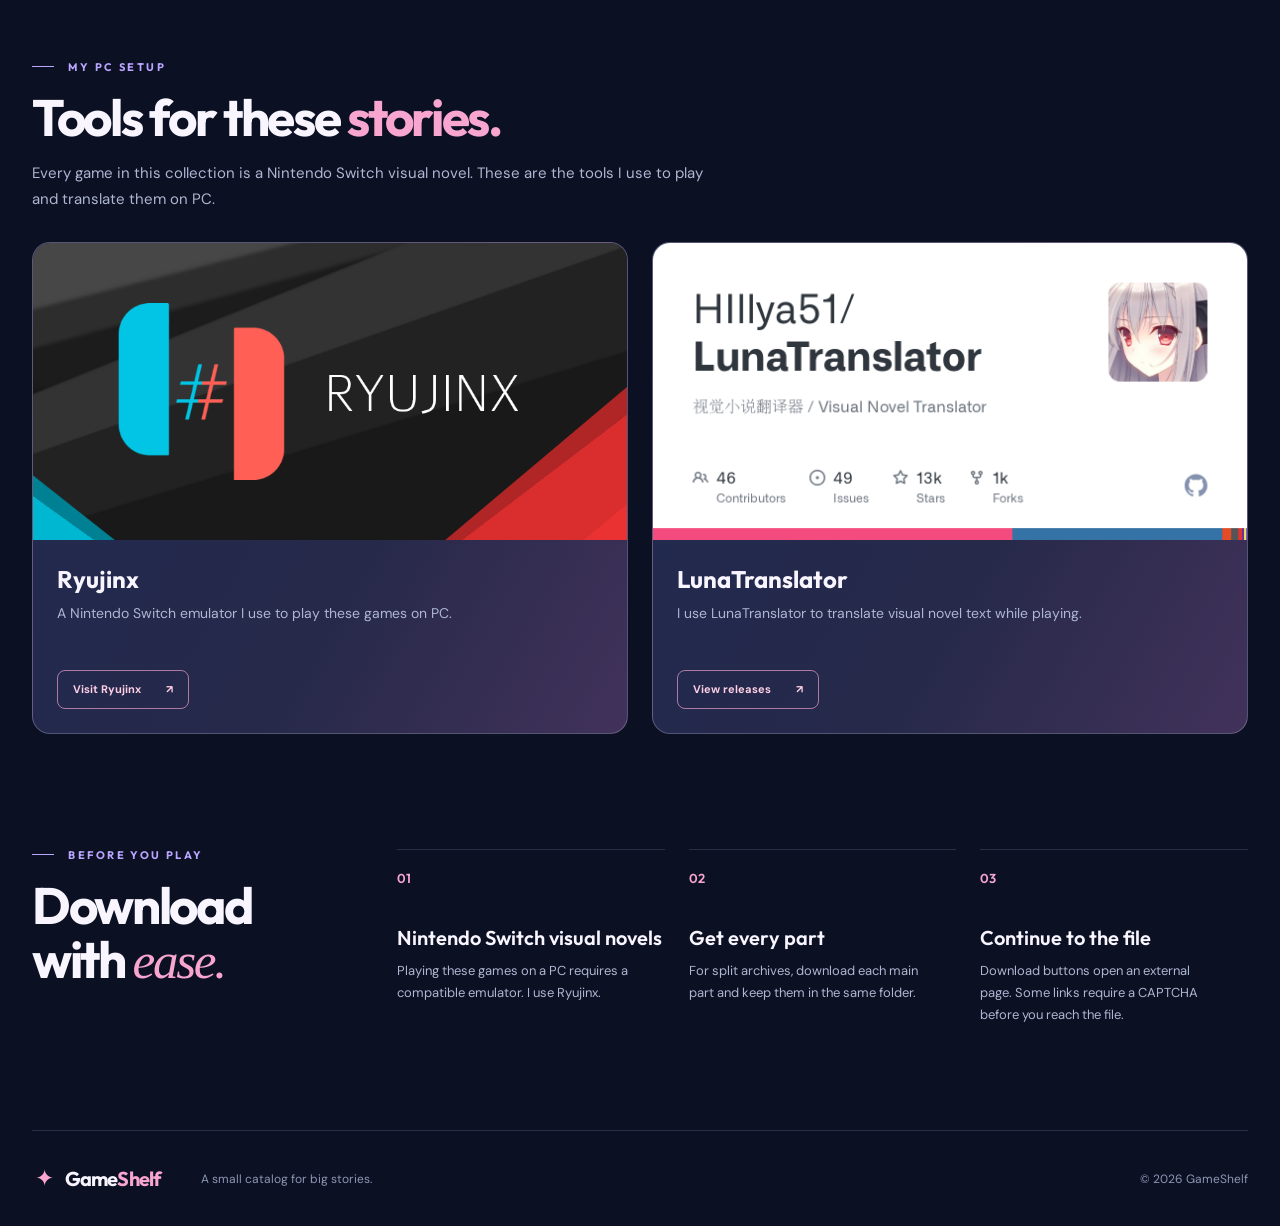
==== commit 7b72af30: "Update Five Promises download links" ====
--- a/index.html
+++ b/index.html
@@ -8,8 +8,8 @@
     <title>GameShelf — Find your next story</title>
     <link rel="icon" href="./assets/favicon.svg" type="image/svg+xml" />
     <link rel="stylesheet" href="./assets/styles.css?v=4" />
-    <script defer src="./assets/games.js?v=3"></script>
-    <script defer src="./assets/site.js?v=3"></script>
+    <script defer src="./assets/games.js?v=4"></script>
+    <script defer src="./assets/site.js?v=5"></script>
   </head>
   <body data-page="catalog">
     <a class="skip-link" href="#main">Skip to content</a>
@@ -85,7 +85,7 @@
           <div class="guide-grid">
             <div class="guide-item"><span class="guide-number">01</span><h3>Nintendo Switch visual novels</h3><p>Playing these games on a PC requires a compatible emulator. I use Ryujinx.</p></div>
             <div class="guide-item"><span class="guide-number">02</span><h3>Get every part</h3><p>For split archives, download each main part and keep them in the same folder.</p></div>
-            <div class="guide-item"><span class="guide-number">03</span><h3>Continue in Drive</h3><p>Download buttons open Google Drive. Drive may ask you to confirm large files.</p></div>
+            <div class="guide-item"><span class="guide-number">03</span><h3>Continue to the file</h3><p>Download buttons open an external page. Some links require a CAPTCHA before you reach the file.</p></div>
           </div>
         </section>
       </main>
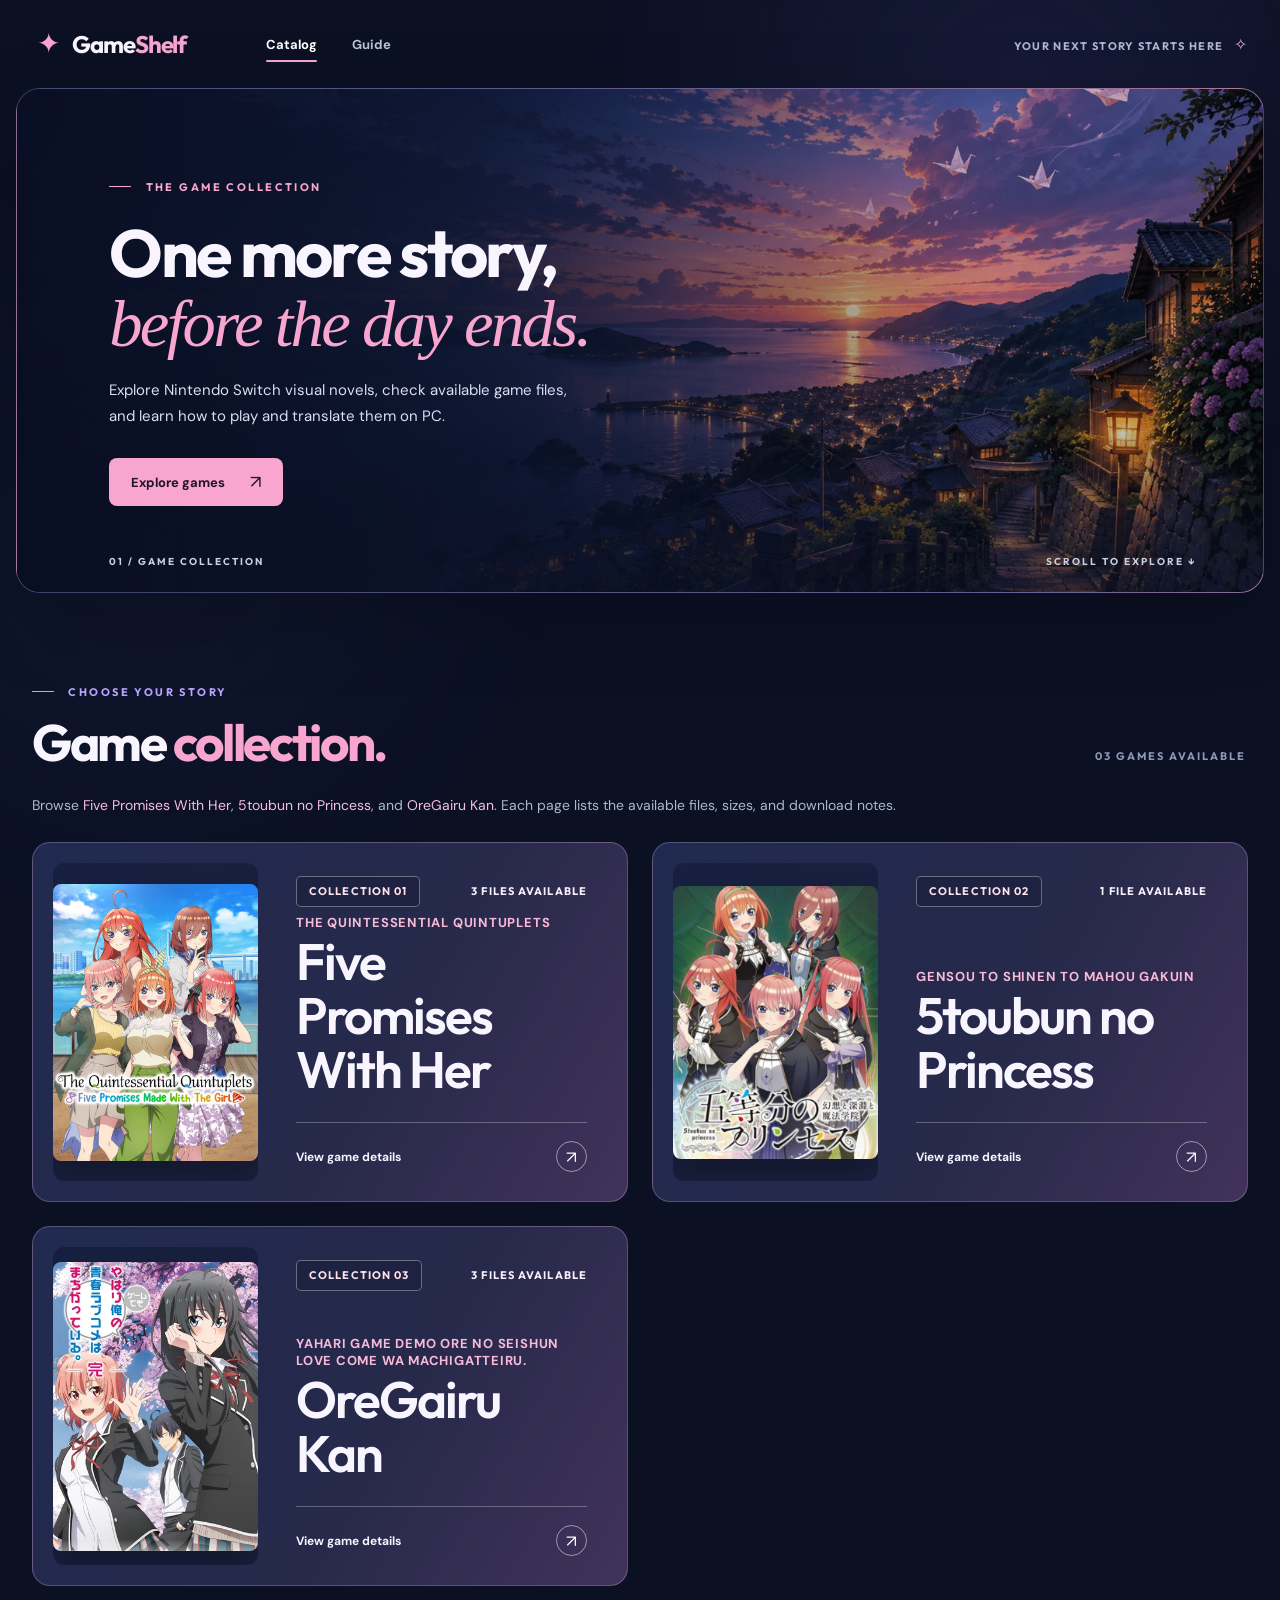
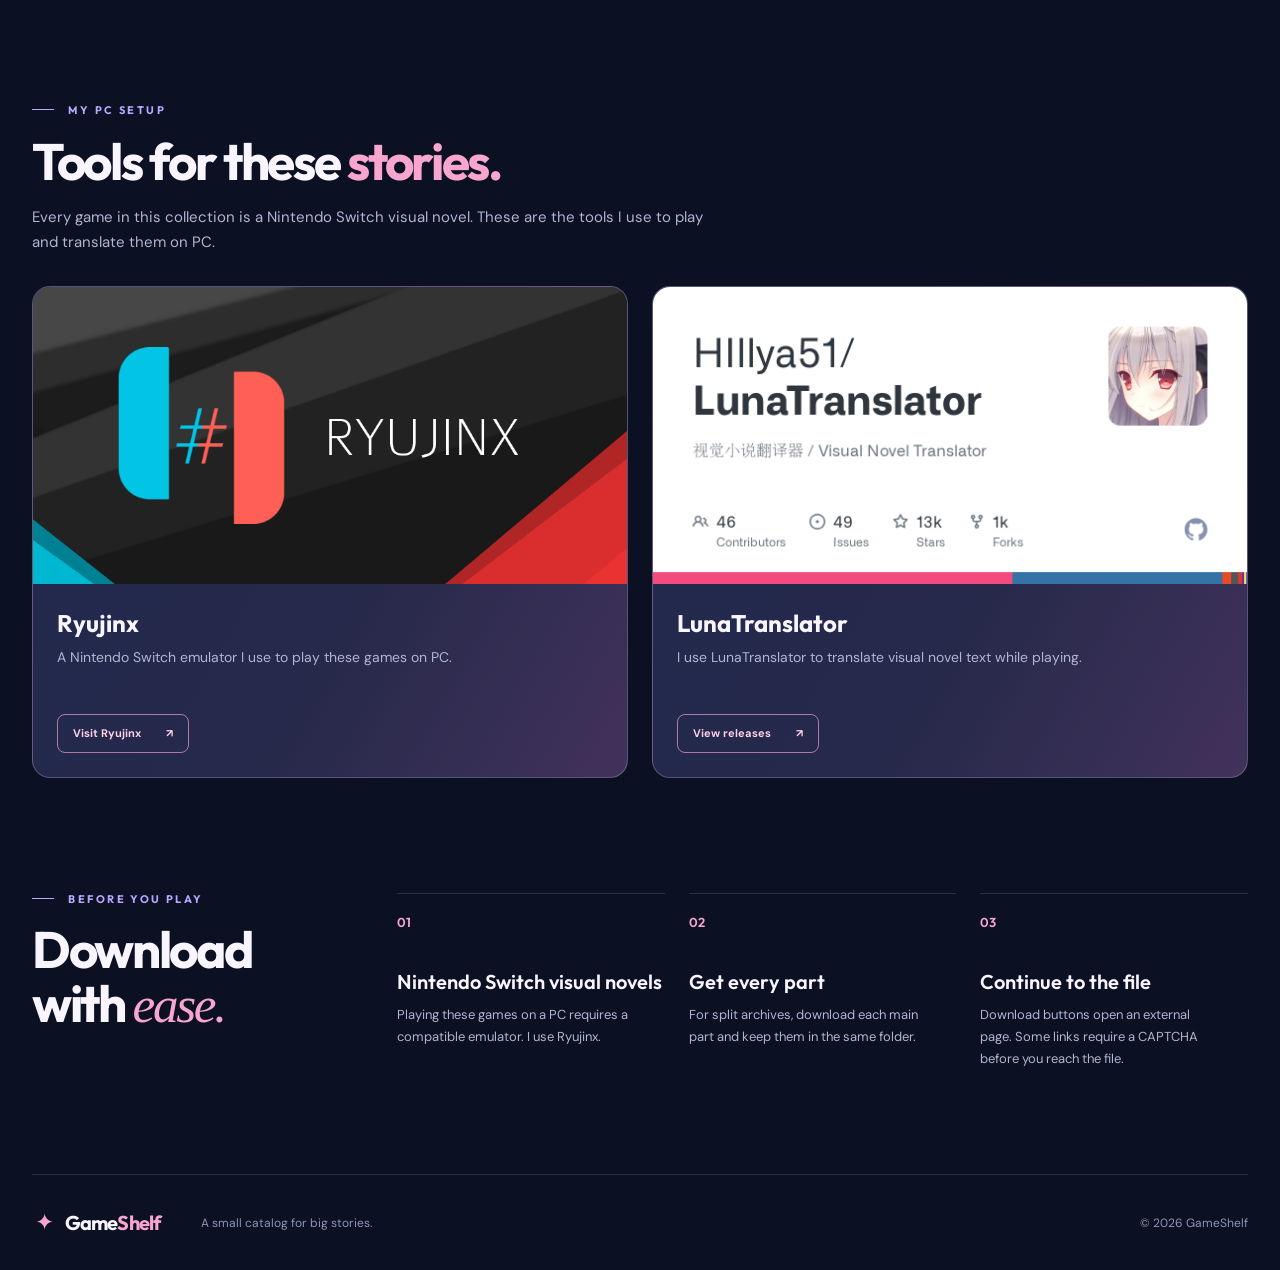
==== commit e61ad699: "Improve GameShelf search discoverability" ====
--- a/index.html
+++ b/index.html
@@ -4,12 +4,14 @@
     <meta charset="utf-8" />
     <meta name="viewport" content="width=device-width, initial-scale=1" />
     <meta name="theme-color" content="#0b1023" />
-    <meta name="description" content="GameShelf — a game collection with clear, easy-to-follow download links." />
-    <title>GameShelf — Find your next story</title>
+    <meta name="google-site-verification" content="QocwOYLoAUUVjA97TTVuf5KQ1hZssmASpQZl_2QMpO8" />
+    <meta name="description" content="Explore Nintendo Switch visual novels on GameShelf, including The Quintessential Quintuplets and OreGairu Kan. Browse game files and download guides." />
+    <title>GameShelf | Nintendo Switch Visual Novel Collection</title>
+    <link rel="canonical" href="https://ftrbr145.github.io/Gameshelf/" />
     <link rel="icon" href="./assets/favicon.svg" type="image/svg+xml" />
-    <link rel="stylesheet" href="./assets/styles.css?v=4" />
-    <script defer src="./assets/games.js?v=4"></script>
-    <script defer src="./assets/site.js?v=5"></script>
+    <link rel="stylesheet" href="./assets/styles.css?v=5" />
+    <script defer src="./assets/games.js?v=5"></script>
+    <script defer src="./assets/site.js?v=7"></script>
   </head>
   <body data-page="catalog">
     <a class="skip-link" href="#main">Skip to content</a>
@@ -32,7 +34,7 @@
           <div class="hero-copy">
             <p class="eyebrow"><span class="eyebrow-line"></span> THE GAME COLLECTION</p>
             <h1 id="hero-title">One more story,<br /><em>before the day ends.</em></h1>
-            <p class="hero-description">Explore the collection, find the files you need, and keep your adventure going.</p>
+            <p class="hero-description">Explore Nintendo Switch visual novels, check available game files, and learn how to play and translate them on PC.</p>
             <a class="button button-primary hero-button" href="#catalog">Explore games <span aria-hidden="true">↗</span></a>
           </div>
           <div class="hero-bottom" aria-hidden="true">
@@ -49,6 +51,7 @@
             </div>
             <p class="section-aside" id="game-count">Loading collection...</p>
           </div>
+          <p class="catalog-intro">Browse <a href="./game.html?game=the-quintessential-quintuplets-five-promises-with-her">Five Promises With Her</a>, <a href="./game.html?game=5toubun-no-princess">5toubun no Princess</a>, and <a href="./game.html?game=yahari-game-demo-oregairu-kan">OreGairu Kan</a>. Each page lists the available files, sizes, and download notes.</p>
           <div class="game-grid" id="game-grid" aria-live="polite"></div>
           <noscript><p class="notice">Enable JavaScript to view the game catalog.</p></noscript>
         </section>
--- a/assets/styles.css
+++ b/assets/styles.css
@@ -65,6 +65,8 @@
 .section-heading h2, .guide-heading h2, .tools-section h2 { margin: 0; font-size: clamp(34px, 4vw, 55px); line-height: 1.06; letter-spacing: -.045em; }
 .text-gradient { color: var(--pink); }
 .section-aside { margin: 0 2px 8px 0; color: #8c98b8; font: 700 11px/1 'Outfit', sans-serif; letter-spacing: .18em; white-space: nowrap; }
+.catalog-intro { margin: -5px 0 25px; color: var(--muted); font-size: 14px; line-height: 1.7; }
+.catalog-intro a { color: #f4bee1; text-underline-offset: 3px; }
 .game-grid { display: grid; grid-template-columns: repeat(2, minmax(0, 1fr)); gap: 24px; }
 .game-grid:has(.game-card:only-child) { grid-template-columns: minmax(0, 1fr); }
 .game-card { min-width: 0; }
